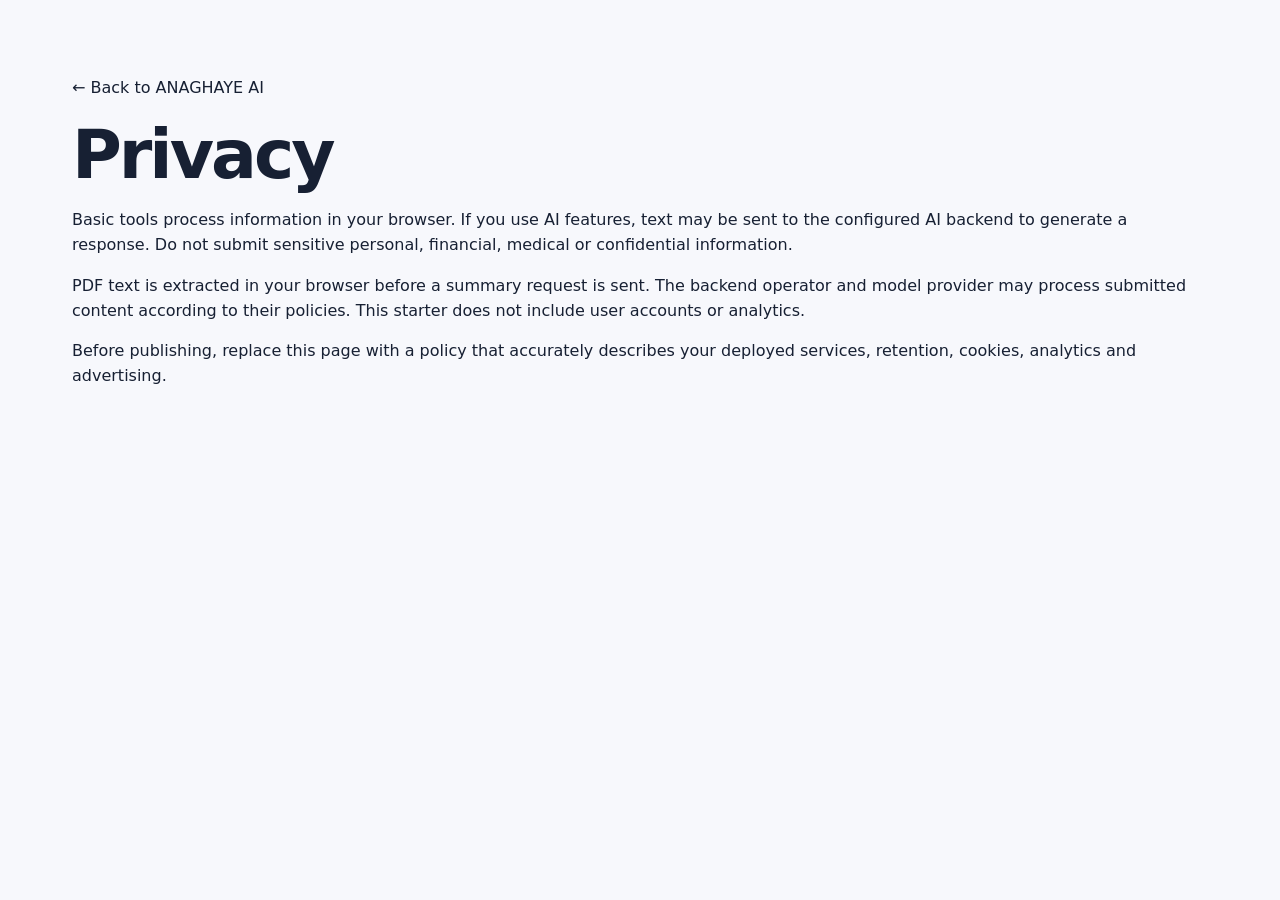
==== privacy.html @ 252eec0a "Add ANAGHAYE AI website files" ====
<!doctype html><html lang="en"><meta charset="utf-8"><meta name="viewport" content="width=device-width,initial-scale=1"><title>Privacy — ANAGHAYE AI</title><link rel="stylesheet" href="styles.css"><body><main class="section"><a href="index.html">← Back to ANAGHAYE AI</a><h1>Privacy</h1><p>Basic tools process information in your browser. If you use AI features, text may be sent to the configured AI backend to generate a response. Do not submit sensitive personal, financial, medical or confidential information.</p><p>PDF text is extracted in your browser before a summary request is sent. The backend operator and model provider may process submitted content according to their policies. This starter does not include user accounts or analytics.</p><p>Before publishing, replace this page with a policy that accurately describes your deployed services, retention, cookies, analytics and advertising.</p></main></body></html>
---- styles.css ----
:root{--bg:#f7f8fc;--card:#fff;--ink:#172033;--muted:#697386;--line:#e7eaf1;--accent:#6557e8;--soft:#efedff;--shadow:0 18px 50px #1b24500c}*{box-sizing:border-box}body{margin:0;background:var(--bg);color:var(--ink);font:16px/1.55 Inter,ui-sans-serif,system-ui,-apple-system,Segoe UI,sans-serif}body.dark{--bg:#101522;--card:#192235;--ink:#f4f6fb;--muted:#aab4c6;--line:#303a4e;--soft:#29264a;--shadow:0 18px 50px #0003}a{color:inherit;text-decoration:none}.top{height:72px;display:flex;align-items:center;justify-content:space-between;padding:0 max(5vw,22px);border-bottom:1px solid var(--line);background:var(--card)}.logo{font-size:20px;font-weight:700;letter-spacing:-.5px}.logo:first-letter{color:var(--accent)}nav{display:flex;gap:28px;color:var(--muted);font-size:14px}.ghost,.filters button,.close{border:1px solid var(--line);background:var(--card);color:var(--ink);border-radius:12px;padding:9px 13px;cursor:pointer}.hero{padding:82px 20px 62px;text-align:center;background:radial-gradient(ellipse at 50% 0%,#e8e5ff 0,transparent 55%)}body.dark .hero{background:radial-gradient(ellipse at 50% 0%,#2c2854 0,transparent 55%)}.eyebrow{font-size:11px;font-weight:800;letter-spacing:2px;color:var(--accent)}h1{font-size:clamp(40px,6vw,68px);line-height:1.05;letter-spacing:-3px;margin:18px 0}h1 span{color:var(--accent)}.hero p{color:var(--muted);font-size:18px;margin:0 auto 26px;max-width:650px}.search{margin:auto;max-width:560px;background:var(--card);border:1px solid var(--line);box-shadow:var(--shadow);border-radius:16px;display:flex;align-items:center;padding:0 17px;gap:12px;height:58px}.search span{font-size:25px;color:var(--muted)}.search input{border:0;outline:0;background:transparent;color:var(--ink);width:100%;font:inherit}.hero-tags{display:flex;justify-content:center;gap:24px;flex-wrap:wrap;color:var(--muted);font-size:12px;margin-top:22px}.stats{display:flex;justify-content:center;gap:90px;padding:28px 15px;border-block:1px solid var(--line);background:var(--card)}.stats div{display:grid;text-align:center}.stats b{font-size:22px}.stats span{font-size:12px;color:var(--muted)}.section{max-width:1180px;margin:auto;padding:76px 22px}.section-head{display:flex;align-items:end;justify-content:space-between;gap:20px;margin-bottom:28px}.dark{color:var(--accent)}h2{font-size:32px;letter-spacing:-1px;margin:7px 0}.section-head p,.how p{color:var(--muted);margin:0}.filters{display:flex;gap:7px;flex-wrap:wrap}.filters button{font-size:12px}.filters button.active{background:var(--accent);color:white;border-color:var(--accent)}.grid{display:grid;grid-template-columns:repeat(4,1fr);gap:15px}.tile{background:var(--card);color:var(--ink);border:1px solid var(--line);border-radius:18px;padding:20px;text-align:left;display:flex;flex-direction:column;align-items:flex-start;min-height:205px;cursor:pointer;box-shadow:var(--shadow);transition:.18s}.tile:hover{transform:translateY(-4px);border-color:#b8b0ff}.tile i{font-style:normal;font-size:26px;width:48px;height:48px;display:grid;place-items:center;background:var(--soft);border-radius:14px;margin-bottom:15px}.tile small{font-size:9px;letter-spacing:1.5px;color:var(--accent);font-weight:800}.tile b{font-size:17px;margin:3px 0}.tile span{font-size:12px;color:var(--muted)}.empty{text-align:center;color:var(--muted)}.hidden{display:none!important}.how{max-width:1180px;margin:0 auto 70px;padding:40px 28px;background:var(--card);border:1px solid var(--line);border-radius:24px;display:grid;grid-template-columns:1.2fr 1fr;gap:50px}.how-list p{border-bottom:1px solid var(--line);padding:12px 0;display:flex;flex-direction:column}.how-list span{font-size:13px}footer{padding:34px 5vw;background:var(--card);border-top:1px solid var(--line);display:flex;align-items:center;justify-content:space-between;gap:18px;flex-wrap:wrap;color:var(--muted)}footer p{font-size:13px}footer div{display:flex;gap:18px;font-size:13px}footer small{width:100%;font-size:11px}.overlay{position:fixed;inset:0;background:#11182799;display:grid;place-items:center;padding:18px;z-index:5}.dialog{width:min(720px,100%);max-height:90vh;overflow:auto;background:var(--card);border-radius:22px;padding:24px;box-shadow:0 30px 100px #0004}.dialog-head{display:flex;justify-content:space-between;align-items:start;border-bottom:1px solid var(--line);padding-bottom:14px;margin-bottom:18px}.dialog-head small{color:var(--accent);font-size:10px;font-weight:800;letter-spacing:1.5px}.dialog-head h2{margin:3px 0}.close{font-size:24px;padding:2px 11px}.field{display:grid;gap:6px;margin:12px 0}.field label{font-size:13px;font-weight:700}.field input,.field textarea,.field select{width:100%;border:1px solid var(--line);border-radius:11px;padding:12px;background:var(--bg);color:var(--ink);font:inherit}.field textarea{min-height:125px;resize:vertical}.actions{display:flex;gap:9px;flex-wrap:wrap;margin:14px 0}.primary,.secondary{border:0;border-radius:11px;padding:11px 16px;cursor:pointer;font-weight:700}.primary{background:var(--accent);color:#fff}.secondary{background:var(--soft);color:var(--ink)}.result{white-space:pre-wrap;background:var(--bg);border:1px solid var(--line);border-radius:12px;padding:14px;margin-top:12px;min-height:45px;overflow-wrap:anywhere}.hint{font-size:12px;color:var(--muted)}.toast{position:fixed;bottom:20px;left:50%;transform:translateX(-50%);background:#172033;color:#fff;padding:10px 16px;border-radius:12px;opacity:0;pointer-events:none;transition:.2s;z-index:9}.toast.show{opacity:1}@media(max-width:900px){.grid{grid-template-columns:repeat(3,1fr)}.stats{gap:35px}}@media(max-width:650px){nav{display:none}.hero{padding:60px 18px}.hero-tags{gap:10px}.stats{gap:20px}.section-head{align-items:start;flex-direction:column}.grid{grid-template-columns:repeat(2,1fr)}.how{margin:0 15px 40px;grid-template-columns:1fr;gap:12px}footer{display:grid;grid-template-columns:1fr 1fr}footer p{grid-column:1/-1}}@media(max-width:390px){.grid{grid-template-columns:1fr}.tile{min-height:170px}}
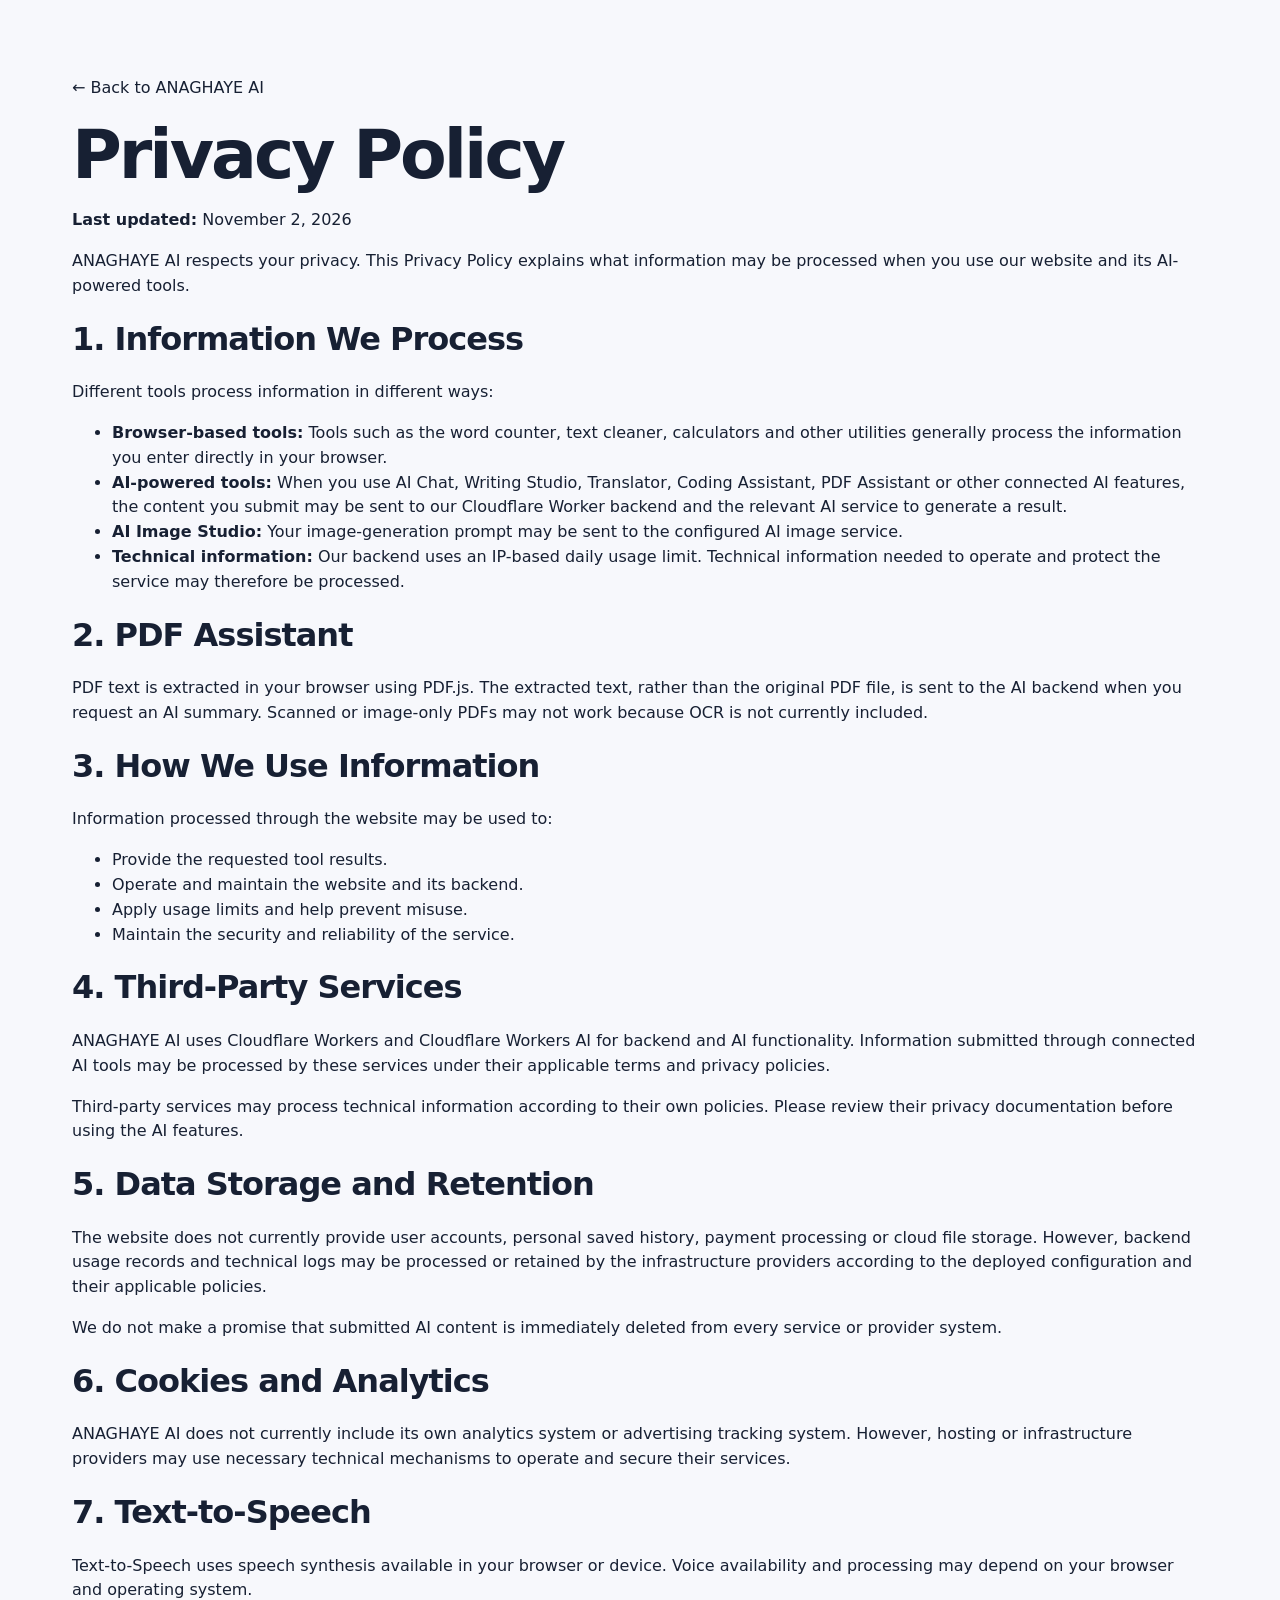
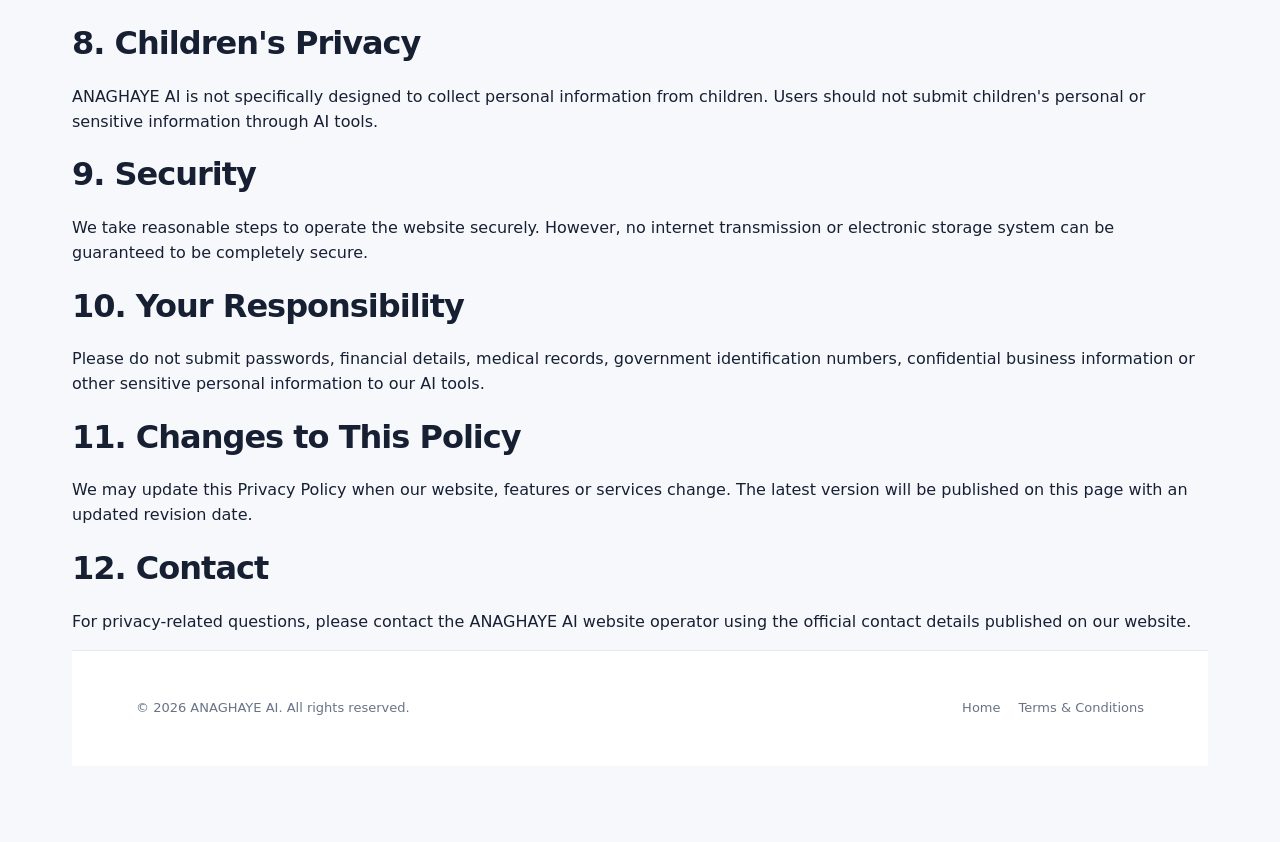
==== commit 59b47483: "Revise privacy policy with detailed information Updated the privacy policy to include detailed infor" ====
--- a/privacy.html
+++ b/privacy.html
@@ -1 +1,155 @@
-<!doctype html><html lang="en"><meta charset="utf-8"><meta name="viewport" content="width=device-width,initial-scale=1"><title>Privacy — ANAGHAYE AI</title><link rel="stylesheet" href="styles.css"><body><main class="section"><a href="index.html">← Back to ANAGHAYE AI</a><h1>Privacy</h1><p>Basic tools process information in your browser. If you use AI features, text may be sent to the configured AI backend to generate a response. Do not submit sensitive personal, financial, medical or confidential information.</p><p>PDF text is extracted in your browser before a summary request is sent. The backend operator and model provider may process submitted content according to their policies. This starter does not include user accounts or analytics.</p><p>Before publishing, replace this page with a policy that accurately describes your deployed services, retention, cookies, analytics and advertising.</p></main></body></html>
+
+<!doctype html>
+<html lang="en">
+<head>
+  <meta charset="utf-8">
+  <meta name="viewport" content="width=device-width, initial-scale=1">
+  <meta name="description" content="Privacy Policy for ANAGHAYE AI. Learn how information is processed when using our AI tools.">
+  <title>Privacy Policy — ANAGHAYE AI</title>
+  <link rel="stylesheet" href="styles.css">
+</head>
+<body>
+  <main class="section">
+    <a href="index.html">← Back to ANAGHAYE AI</a>
+
+    <h1>Privacy Policy</h1>
+    <p><strong>Last updated:</strong> November 2, 2026</p>
+
+    <p>
+      ANAGHAYE AI respects your privacy. This Privacy Policy explains
+      what information may be processed when you use our website and
+      its AI-powered tools.
+    </p>
+
+    <h2>1. Information We Process</h2>
+    <p>
+      Different tools process information in different ways:
+    </p>
+    <ul>
+      <li>
+        <strong>Browser-based tools:</strong> Tools such as the word
+        counter, text cleaner, calculators and other utilities generally
+        process the information you enter directly in your browser.
+      </li>
+      <li>
+        <strong>AI-powered tools:</strong> When you use AI Chat,
+        Writing Studio, Translator, Coding Assistant, PDF Assistant
+        or other connected AI features, the content you submit may be
+        sent to our Cloudflare Worker backend and the relevant AI service
+        to generate a result.
+      </li>
+      <li>
+        <strong>AI Image Studio:</strong> Your image-generation prompt
+        may be sent to the configured AI image service.
+      </li>
+      <li>
+        <strong>Technical information:</strong> Our backend uses an
+        IP-based daily usage limit. Technical information needed to
+        operate and protect the service may therefore be processed.
+      </li>
+    </ul>
+
+    <h2>2. PDF Assistant</h2>
+    <p>
+      PDF text is extracted in your browser using PDF.js. The extracted
+      text, rather than the original PDF file, is sent to the AI backend
+      when you request an AI summary. Scanned or image-only PDFs may
+      not work because OCR is not currently included.
+    </p>
+
+    <h2>3. How We Use Information</h2>
+    <p>Information processed through the website may be used to:</p>
+    <ul>
+      <li>Provide the requested tool results.</li>
+      <li>Operate and maintain the website and its backend.</li>
+      <li>Apply usage limits and help prevent misuse.</li>
+      <li>Maintain the security and reliability of the service.</li>
+    </ul>
+
+    <h2>4. Third-Party Services</h2>
+    <p>
+      ANAGHAYE AI uses Cloudflare Workers and Cloudflare Workers AI
+      for backend and AI functionality. Information submitted through
+      connected AI tools may be processed by these services under
+      their applicable terms and privacy policies.
+    </p>
+    <p>
+      Third-party services may process technical information according
+      to their own policies. Please review their privacy documentation
+      before using the AI features.
+    </p>
+
+    <h2>5. Data Storage and Retention</h2>
+    <p>
+      The website does not currently provide user accounts, personal
+      saved history, payment processing or cloud file storage.
+      However, backend usage records and technical logs may be
+      processed or retained by the infrastructure providers according
+      to the deployed configuration and their applicable policies.
+    </p>
+    <p>
+      We do not make a promise that submitted AI content is immediately
+      deleted from every service or provider system.
+    </p>
+
+    <h2>6. Cookies and Analytics</h2>
+    <p>
+      ANAGHAYE AI does not currently include its own analytics system
+      or advertising tracking system. However, hosting or infrastructure
+      providers may use necessary technical mechanisms to operate and
+      secure their services.
+    </p>
+
+    <h2>7. Text-to-Speech</h2>
+    <p>
+      Text-to-Speech uses speech synthesis available in your browser
+      or device. Voice availability and processing may depend on
+      your browser and operating system.
+    </p>
+
+    <h2>8. Children's Privacy</h2>
+    <p>
+      ANAGHAYE AI is not specifically designed to collect personal
+      information from children. Users should not submit children's
+      personal or sensitive information through AI tools.
+    </p>
+
+    <h2>9. Security</h2>
+    <p>
+      We take reasonable steps to operate the website securely.
+      However, no internet transmission or electronic storage system
+      can be guaranteed to be completely secure.
+    </p>
+
+    <h2>10. Your Responsibility</h2>
+    <p>
+      Please do not submit passwords, financial details, medical
+      records, government identification numbers, confidential
+      business information or other sensitive personal information
+      to our AI tools.
+    </p>
+
+    <h2>11. Changes to This Policy</h2>
+    <p>
+      We may update this Privacy Policy when our website, features
+      or services change. The latest version will be published on
+      this page with an updated revision date.
+    </p>
+
+    <h2>12. Contact</h2>
+    <p>
+      For privacy-related questions, please contact the ANAGHAYE AI
+      website operator using the official contact details published
+      on our website.
+    </p>
+
+    <footer>
+      <p>© 2026 ANAGHAYE AI. All rights reserved.</p>
+      <div>
+        <a href="index.html">Home</a>
+        <a href="terms.html">Terms & Conditions</a>
+      </div>
+    </footer>
+  </main>
+</body>
+</html>
--- a/styles.css
+++ b/styles.css
@@ -1 +1,90 @@
-:root{--bg:#f7f8fc;--card:#fff;--ink:#172033;--muted:#697386;--line:#e7eaf1;--accent:#6557e8;--soft:#efedff;--shadow:0 18px 50px #1b24500c}*{box-sizing:border-box}body{margin:0;background:var(--bg);color:var(--ink);font:16px/1.55 Inter,ui-sans-serif,system-ui,-apple-system,Segoe UI,sans-serif}body.dark{--bg:#101522;--card:#192235;--ink:#f4f6fb;--muted:#aab4c6;--line:#303a4e;--soft:#29264a;--shadow:0 18px 50px #0003}a{color:inherit;text-decoration:none}.top{height:72px;display:flex;align-items:center;justify-content:space-between;padding:0 max(5vw,22px);border-bottom:1px solid var(--line);background:var(--card)}.logo{font-size:20px;font-weight:700;letter-spacing:-.5px}.logo:first-letter{color:var(--accent)}nav{display:flex;gap:28px;color:var(--muted);font-size:14px}.ghost,.filters button,.close{border:1px solid var(--line);background:var(--card);color:var(--ink);border-radius:12px;padding:9px 13px;cursor:pointer}.hero{padding:82px 20px 62px;text-align:center;background:radial-gradient(ellipse at 50% 0%,#e8e5ff 0,transparent 55%)}body.dark .hero{background:radial-gradient(ellipse at 50% 0%,#2c2854 0,transparent 55%)}.eyebrow{font-size:11px;font-weight:800;letter-spacing:2px;color:var(--accent)}h1{font-size:clamp(40px,6vw,68px);line-height:1.05;letter-spacing:-3px;margin:18px 0}h1 span{color:var(--accent)}.hero p{color:var(--muted);font-size:18px;margin:0 auto 26px;max-width:650px}.search{margin:auto;max-width:560px;background:var(--card);border:1px solid var(--line);box-shadow:var(--shadow);border-radius:16px;display:flex;align-items:center;padding:0 17px;gap:12px;height:58px}.search span{font-size:25px;color:var(--muted)}.search input{border:0;outline:0;background:transparent;color:var(--ink);width:100%;font:inherit}.hero-tags{display:flex;justify-content:center;gap:24px;flex-wrap:wrap;color:var(--muted);font-size:12px;margin-top:22px}.stats{display:flex;justify-content:center;gap:90px;padding:28px 15px;border-block:1px solid var(--line);background:var(--card)}.stats div{display:grid;text-align:center}.stats b{font-size:22px}.stats span{font-size:12px;color:var(--muted)}.section{max-width:1180px;margin:auto;padding:76px 22px}.section-head{display:flex;align-items:end;justify-content:space-between;gap:20px;margin-bottom:28px}.dark{color:var(--accent)}h2{font-size:32px;letter-spacing:-1px;margin:7px 0}.section-head p,.how p{color:var(--muted);margin:0}.filters{display:flex;gap:7px;flex-wrap:wrap}.filters button{font-size:12px}.filters button.active{background:var(--accent);color:white;border-color:var(--accent)}.grid{display:grid;grid-template-columns:repeat(4,1fr);gap:15px}.tile{background:var(--card);color:var(--ink);border:1px solid var(--line);border-radius:18px;padding:20px;text-align:left;display:flex;flex-direction:column;align-items:flex-start;min-height:205px;cursor:pointer;box-shadow:var(--shadow);transition:.18s}.tile:hover{transform:translateY(-4px);border-color:#b8b0ff}.tile i{font-style:normal;font-size:26px;width:48px;height:48px;display:grid;place-items:center;background:var(--soft);border-radius:14px;margin-bottom:15px}.tile small{font-size:9px;letter-spacing:1.5px;color:var(--accent);font-weight:800}.tile b{font-size:17px;margin:3px 0}.tile span{font-size:12px;color:var(--muted)}.empty{text-align:center;color:var(--muted)}.hidden{display:none!important}.how{max-width:1180px;margin:0 auto 70px;padding:40px 28px;background:var(--card);border:1px solid var(--line);border-radius:24px;display:grid;grid-template-columns:1.2fr 1fr;gap:50px}.how-list p{border-bottom:1px solid var(--line);padding:12px 0;display:flex;flex-direction:column}.how-list span{font-size:13px}footer{padding:34px 5vw;background:var(--card);border-top:1px solid var(--line);display:flex;align-items:center;justify-content:space-between;gap:18px;flex-wrap:wrap;color:var(--muted)}footer p{font-size:13px}footer div{display:flex;gap:18px;font-size:13px}footer small{width:100%;font-size:11px}.overlay{position:fixed;inset:0;background:#11182799;display:grid;place-items:center;padding:18px;z-index:5}.dialog{width:min(720px,100%);max-height:90vh;overflow:auto;background:var(--card);border-radius:22px;padding:24px;box-shadow:0 30px 100px #0004}.dialog-head{display:flex;justify-content:space-between;align-items:start;border-bottom:1px solid var(--line);padding-bottom:14px;margin-bottom:18px}.dialog-head small{color:var(--accent);font-size:10px;font-weight:800;letter-spacing:1.5px}.dialog-head h2{margin:3px 0}.close{font-size:24px;padding:2px 11px}.field{display:grid;gap:6px;margin:12px 0}.field label{font-size:13px;font-weight:700}.field input,.field textarea,.field select{width:100%;border:1px solid var(--line);border-radius:11px;padding:12px;background:var(--bg);color:var(--ink);font:inherit}.field textarea{min-height:125px;resize:vertical}.actions{display:flex;gap:9px;flex-wrap:wrap;margin:14px 0}.primary,.secondary{border:0;border-radius:11px;padding:11px 16px;cursor:pointer;font-weight:700}.primary{background:var(--accent);color:#fff}.secondary{background:var(--soft);color:var(--ink)}.result{white-space:pre-wrap;background:var(--bg);border:1px solid var(--line);border-radius:12px;padding:14px;margin-top:12px;min-height:45px;overflow-wrap:anywhere}.hint{font-size:12px;color:var(--muted)}.toast{position:fixed;bottom:20px;left:50%;transform:translateX(-50%);background:#172033;color:#fff;padding:10px 16px;border-radius:12px;opacity:0;pointer-events:none;transition:.2s;z-index:9}.toast.show{opacity:1}@media(max-width:900px){.grid{grid-template-columns:repeat(3,1fr)}.stats{gap:35px}}@media(max-width:650px){nav{display:none}.hero{padding:60px 18px}.hero-tags{gap:10px}.stats{gap:20px}.section-head{align-items:start;flex-direction:column}.grid{grid-template-columns:repeat(2,1fr)}.how{margin:0 15px 40px;grid-template-columns:1fr;gap:12px}footer{display:grid;grid-template-columns:1fr 1fr}footer p{grid-column:1/-1}}@media(max-width:390px){.grid{grid-template-columns:1fr}.tile{min-height:170px}}
+
+:root{--bg:#f7f8fc;--card:#fff;--ink:#172033;--muted:#697386;--line:#e7eaf1;--accent:#6557e8;--soft:#efedff;--shadow:0 18px 50px #1b24500c}
+*{box-sizing:border-box}
+body{margin:0;background:var(--bg);color:var(--ink);font:16px/1.55 Inter,ui-sans-serif,system-ui,-apple-system,Segoe UI,sans-serif}
+body.dark{--bg:#101522;--card:#192235;--ink:#f4f6fb;--muted:#aab4c6;--line:#303a4e;--soft:#29264a;--shadow:0 18px 50px #0003}
+a{color:inherit;text-decoration:none}
+.top{height:72px;display:flex;align-items:center;justify-content:space-between;padding:0 max(5vw,22px);border-bottom:1px solid var(--line);background:var(--card)}
+.logo{font-size:20px;font-weight:700;letter-spacing:-.5px}
+.logo:first-letter{color:var(--accent)}
+nav{display:flex;gap:28px;color:var(--muted);font-size:14px}
+.ghost,.filters button,.close{border:1px solid var(--line);background:var(--card);color:var(--ink);border-radius:12px;padding:9px 13px;cursor:pointer}
+.hero{padding:82px 20px 62px;text-align:center;background:radial-gradient(ellipse at 50% 0%,#e8e5ff 0,transparent 55%)}
+body.dark .hero{background:radial-gradient(ellipse at 50% 0%,#2c2854 0,transparent 55%)}
+.eyebrow{font-size:11px;font-weight:800;letter-spacing:2px;color:var(--accent)}
+h1{font-size:clamp(40px,6vw,68px);line-height:1.05;letter-spacing:-3px;margin:18px 0}
+h1 span{color:var(--accent)}
+.hero p{color:var(--muted);font-size:18px;margin:0 auto 26px;max-width:650px}
+.search{margin:auto;max-width:560px;background:var(--card);border:1px solid var(--line);box-shadow:var(--shadow);border-radius:16px;display:flex;align-items:center;padding:0 17px;gap:12px;height:58px}
+.search span{font-size:25px;color:var(--muted)}
+.search input{border:0;outline:0;background:transparent;color:var(--ink);width:100%;font:inherit}
+.hero-tags{display:flex;justify-content:center;gap:24px;flex-wrap:wrap;color:var(--muted);font-size:12px;margin-top:22px}
+.stats{display:flex;justify-content:center;gap:90px;padding:28px 15px;border-block:1px solid var(--line);background:var(--card)}
+.stats div{display:grid;text-align:center}
+.stats b{font-size:22px}
+.stats span{font-size:12px;color:var(--muted)}
+.section{max-width:1180px;margin:auto;padding:76px 22px}
+.section-head{display:flex;align-items:end;justify-content:space-between;gap:20px;margin-bottom:28px}
+.dark{color:var(--accent)}
+h2{font-size:32px;letter-spacing:-1px;margin:7px 0}
+.section-head p,.how p{color:var(--muted);margin:0}
+.filters{display:flex;gap:7px;flex-wrap:wrap}
+.filters button{font-size:12px}
+.filters button.active{background:var(--accent);color:white;border-color:var(--accent)}
+.grid{display:grid;grid-template-columns:repeat(4,1fr);gap:15px}
+.tile{background:var(--card);color:var(--ink);border:1px solid var(--line);border-radius:18px;padding:20px;text-align:left;display:flex;flex-direction:column;align-items:flex-start;min-height:205px;cursor:pointer;box-shadow:var(--shadow);transition:.18s}
+.tile:hover{transform:translateY(-4px);border-color:#b8b0ff}
+.tile i{font-style:normal;font-size:26px;width:48px;height:48px;display:grid;place-items:center;background:var(--soft);border-radius:14px;margin-bottom:15px}
+.tile small{font-size:9px;letter-spacing:1.5px;color:var(--accent);font-weight:800}
+.tile b{font-size:17px;margin:3px 0}
+.tile span{font-size:12px;color:var(--muted)}
+.empty{text-align:center;color:var(--muted)}
+.hidden{display:none!important}
+.how{max-width:1180px;margin:0 auto 70px;padding:40px 28px;background:var(--card);border:1px solid var(--line);border-radius:24px;display:grid;grid-template-columns:1.2fr 1fr;gap:50px}
+.how-list p{border-bottom:1px solid var(--line);padding:12px 0;display:flex;flex-direction:column}
+.how-list span{font-size:13px}
+footer{padding:34px 5vw;background:var(--card);border-top:1px solid var(--line);display:flex;align-items:center;justify-content:space-between;gap:18px;flex-wrap:wrap;color:var(--muted)}
+footer p{font-size:13px}
+footer div{display:flex;gap:18px;font-size:13px}
+footer small{width:100%;font-size:11px}
+.overlay{position:fixed;inset:0;background:#11182799;display:grid;place-items:center;padding:18px;z-index:5}
+.dialog{width:min(720px,100%);max-height:90vh;overflow:auto;background:var(--card);border-radius:22px;padding:24px;box-shadow:0 30px 100px #0004}
+.dialog-head{display:flex;justify-content:space-between;align-items:start;border-bottom:1px solid var(--line);padding-bottom:14px;margin-bottom:18px}
+.dialog-head small{color:var(--accent);font-size:10px;font-weight:800;letter-spacing:1.5px}
+.dialog-head h2{margin:3px 0}
+.close{font-size:24px;padding:2px 11px}
+.field{display:grid;gap:6px;margin:12px 0}
+.field label{font-size:13px;font-weight:700}
+.field input,.field textarea,.field select{width:100%;border:1px solid var(--line);border-radius:11px;padding:12px;background:var(--bg);color:var(--ink);font:inherit}
+.field textarea{min-height:125px;resize:vertical}
+.actions{display:flex;gap:9px;flex-wrap:wrap;margin:14px 0}
+.primary,.secondary{border:0;border-radius:11px;padding:11px 16px;cursor:pointer;font-weight:700}
+.primary{background:var(--accent);color:#fff}
+.secondary{background:var(--soft);color:var(--ink)}
+.result{white-space:pre-wrap;background:var(--bg);border:1px solid var(--line);border-radius:12px;padding:14px;margin-top:12px;min-height:45px;overflow-wrap:anywhere}
+.hint{font-size:12px;color:var(--muted)}
+.toast{position:fixed;bottom:20px;left:50%;transform:translateX(-50%);background:#172033;color:#fff;padding:10px 16px;border-radius:12px;opacity:0;pointer-events:none;transition:.2s;z-index:9}
+.toast.show{opacity:1}
+
+@media(max-width:900px){
+.grid{grid-template-columns:repeat(3,1fr)}
+.stats{gap:35px}
+}
+
+@media(max-width:650px){
+.top{height:auto;min-height:72px;flex-wrap:wrap;justify-content:center;gap:12px;padding:14px 18px}
+.top nav{display:flex;width:100%;justify-content:center;flex-wrap:wrap;gap:12px;font-size:12px}
+.hero{padding:60px 18px}
+.hero-tags{gap:10px}
+.stats{gap:20px;flex-wrap:wrap}
+.section-head{align-items:start;flex-direction:column}
+.grid{grid-template-columns:repeat(2,1fr)}
+.how{margin:0 15px 40px;grid-template-columns:1fr;gap:12px}
+footer{display:grid;grid-template-columns:1fr 1fr}
+footer p{grid-column:1/-1}
+}
+
+@media(max-width:390px){
+.grid{grid-template-columns:1fr}
+.tile{min-height:170px}
+}
